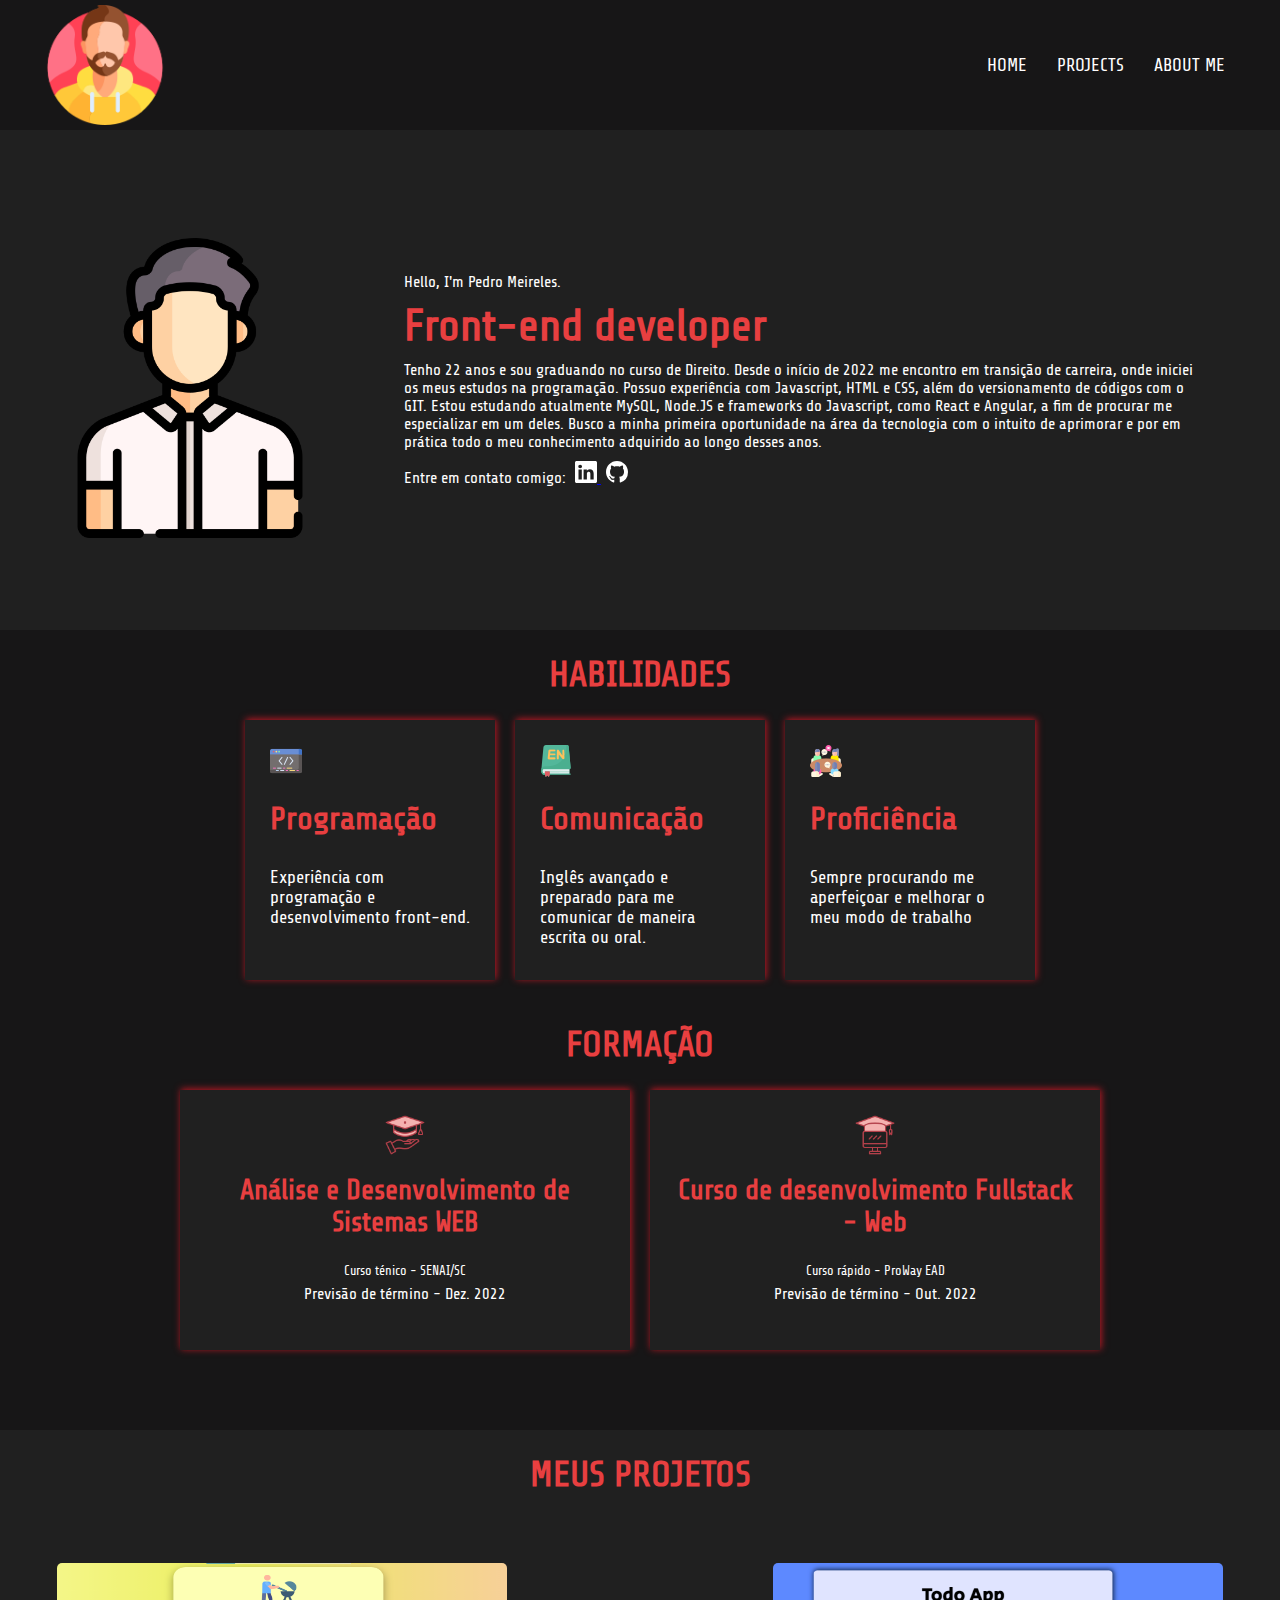
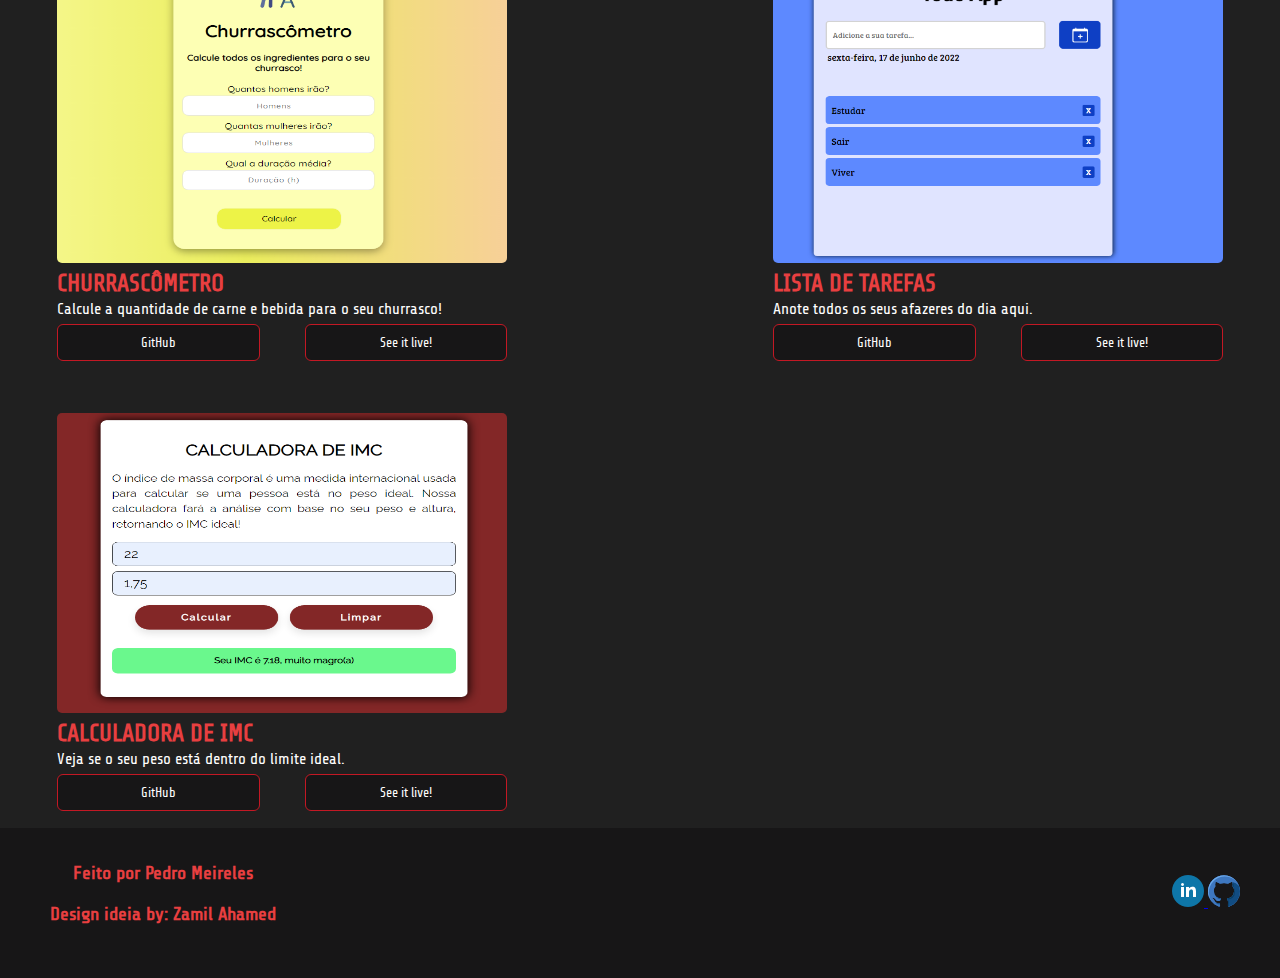
==== index.html @ b5b26cec "change image" ====
<!DOCTYPE html>
<html lang="pt-br">

<head>
  <meta charset="UTF-8" />
  <meta http-equiv="X-UA-Compatible" content="IE=edge" />
  <meta name="viewport" content="width=device-width, initial-scale=1.0, user-scalable=no" />
  <title>Pedro Meireles Portfolio</title>
  <link rel="stylesheet" href="./assets/style.css" />
</head>

<body>
  <header id="home">
    <div class="container">
      <img class="header-img" src="../images/man.png" width="120px" />
      <nav class="menu">
        <ul class="menuVertical">
          <li class="close-btn"><a>X</a></li>
          <li><a class="menu-btn" href="index.html#home">HOME</a></li>
          <li><a class="menu-btn" href="index.html#projects">PROJECTS</a></li>
          <li><a class="menu-btn" href="index.html#about-me">ABOUT ME</a></li>
        </ul>
      </nav>
      <img class="menu-hamburguer" id="menu-btn" src="../images/menu.png" />
    </div>
  </header>

  <main class="big-container">
    <section class="hello-section">
      <div class="container hello-container">
        <div>
          <img src="../images/big-person.png" width="350px" />
        </div>
        <div class="hello-text">
          <h4>Hello, I'm Pedro Meireles.</h4>
          <h1>Front-end developer</h1>
          <h4>
            Tenho 22 anos e sou graduando no curso de Direito. Desde o início de 2022 me encontro em transição de
            carreira, onde iniciei
            os meus estudos na programação. Possuo experiência com <strong>Javascript, HTML e CSS</strong>, além do
            versionamento
            de códigos com o GIT. Estou estudando atualmente MySQL, Node.JS e frameworks do Javascript, como
            <strong>React e Angular</strong>, a fim de procurar me especializar em um deles. Busco a minha primeira
            oportunidade na
            área da tecnologia com o intuito de aprimorar e por em prática todo o meu conhecimento adquirido ao longo
            desses anos.
          </h4>
          <h4 class="contact-me">Entre em contato comigo: 
            <a href="https://www.linkedin.com/in/pedro-hc-meireles/" target="_blank">
              <svg xmlns="http://www.w3.org/2000/svg" width="22" height="22" fill="currentColor" class="bi bi-linkedin" viewBox="0 0 16 16" style="color: #fff">
                <path d="M0 1.146C0 .513.526 0 1.175 0h13.65C15.474 0 16 .513 16 1.146v13.708c0 .633-.526 1.146-1.175 1.146H1.175C.526 16 0 15.487 0 14.854V1.146zm4.943 12.248V6.169H2.542v7.225h2.401zm-1.2-8.212c.837 0 1.358-.554 1.358-1.248-.015-.709-.52-1.248-1.342-1.248-.822 0-1.359.54-1.359 1.248 0 .694.521 1.248 1.327 1.248h.016zm4.908 8.212V9.359c0-.216.016-.432.08-.586.173-.431.568-.878 1.232-.878.869 0 1.216.662 1.216 1.634v3.865h2.401V9.25c0-2.22-1.184-3.252-2.764-3.252-1.274 0-1.845.7-2.165 1.193v.025h-.016a5.54 5.54 0 0 1 .016-.025V6.169h-2.4c.03.678 0 7.225 0 7.225h2.4z"/>
              </svg>
            </a> 
           <a href="https://github.com/pedromeireless" target="_blank">
              <svg xmlns="http://www.w3.org/2000/svg" width="22" height="22" fill="currentColor" class="bi bi-github" viewBox="0 0 16 16" style="color: #fff">
                <path d="M8 0C3.58 0 0 3.58 0 8c0 3.54 2.29 6.53 5.47 7.59.4.07.55-.17.55-.38 0-.19-.01-.82-.01-1.49-2.01.37-2.53-.49-2.69-.94-.09-.23-.48-.94-.82-1.13-.28-.15-.68-.52-.01-.53.63-.01 1.08.58 1.23.82.72 1.21 1.87.87 2.33.66.07-.52.28-.87.51-1.07-1.78-.2-3.64-.89-3.64-3.95 0-.87.31-1.59.82-2.15-.08-.2-.36-1.02.08-2.12 0 0 .67-.21 2.2.82.64-.18 1.32-.27 2-.27.68 0 1.36.09 2 .27 1.53-1.04 2.2-.82 2.2-.82.44 1.1.16 1.92.08 2.12.51.56.82 1.27.82 2.15 0 3.07-1.87 3.75-3.65 3.95.29.25.54.73.54 1.48 0 1.07-.01 1.93-.01 2.2 0 .21.15.46.55.38A8.012 8.012 0 0 0 16 8c0-4.42-3.58-8-8-8z"/>
              </svg>
            </a>
          </h4>
        </div>
      </div>
    </section>

    <section class="courses-section">
      <div class="container course">
        <h1 class="title">HABILIDADES</h1>
        <nav class="skill-area">
          <div class="skill">
            <img src="../images/prog.png" />
            <h1>Programação</h1>
            <h5>Experiência com programação e desenvolvimento front-end.</h5>
          </div>
          <div class="skill">
            <img src="../images/english.png" />
            <h1>Comunicação</h1>
            <h5>
              Inglês avançado e preparado para me comunicar de maneira escrita
              ou oral.
            </h5>
          </div>
          <div class="skill">
            <img src="../images/commu.png" />
            <h1>Proficiência</h1>
            <h5>
              Sempre procurando me aperfeiçoar e melhorar o meu modo de
              trabalho
            </h5>
          </div>
        </nav>
        <h1>FORMAÇÃO</h1>
        <nav class="cursos-area">
          <div class="cursos-feitos">
            <img src="../images/curso1.png">
            <h1>Análise e Desenvolvimento de Sistemas WEB</h1>
            <h5>Curso ténico - SENAI/SC</h5>
            <p>Previsão de término - Dez. 2022</p>
          </div>
          <div class="cursos-feitos">
            <img src="../images/curso2.png">
            <h1>Curso de desenvolvimento Fullstack - Web</h1>
            <h5>Curso rápido - ProWay EAD</h5>
            <p>Previsão de término - Out. 2022</p>
          </div>
        </nav>
      </div>
    </section>

    <section class="projects-section" id="projects">
      <div class="container proj">

        <h1>MEUS PROJETOS</h1>
        <div class="projects-area">

          <div class="projects">
            <!--CHURRASCOMETRO-->
            <img src="../images/proj1.png" alt="churrascometro">
            <div class="project-content">
              <h2 class="title">CHURRASCÔMETRO</h2>
              <p>Calcule a quantidade de carne e bebida para o seu churrasco!</p>
              <nav class="project-btn">
                <button>GitHub</button>
                <button>See it live!</button>
              </nav>
            </div>
          </div>

          <div class="projects">
            <!--TODO-LIST-->
            <img src="../images/proj2.png" alt="todo-list">
            <div class="project-content">
              <h2 class="title">LISTA DE TAREFAS</h2>
              <p>Anote todos os seus afazeres do dia aqui.</p>
              <nav class="project-btn">
                <button>GitHub</button>
                <button>See it live!</button>
              </nav>
            </div>
          </div>

          <div class="projects">
            <!--CALCULADORA-IMC-->
            <img src="./images/proj3.png" alt="calculadora-imc">
            <div class="project-content">
              <h2 class="title">CALCULADORA DE IMC</h2>
              <p>Veja se o seu peso está dentro do limite ideal.</p>
              <nav class="project-btn">
                <button>GitHub</button>
                <button>See it live!</button>
              </nav>
            </div>
          </div>
        </div>
      </div>
    </section>
  </main>
  <footer>
    <div class="container foot">

      <div class="footer-text">
        <h3>Feito por Pedro Meireles</h3>
        <h3>Design ideia by: <a href="https://www.behance.net/gallery/109660617/Portfolio-Web-design-_-Dark-version">Zamil Ahamed</a></h3>
      </div>

      <div class="icons-footer">
        <a class="footer-ic" href="https://www.linkedin.com/in/pedro-hc-meireles/" target="_blank">
          <img src="../images/linkedin-footer.png"/>
        </a> 
        <a class="footer-ic" href="https://github.com/pedromeireless" target="_blank">
          <img src="../images/github-footer.png" />
        </a>
      </div>
      
    </div>
  </footer>
  <script src="./assets/script.js"></script>
</body>

</html>
---- assets/style.css ----
@import url('https://fonts.googleapis.com/css2?family=Share+Tech&display=swap');
*{box-sizing: border-box; font-family: 'Share Tech', sans-serif;;}
:root {
    --first-background-color: #171617;
    --second-background-color: #202020;
    --buttons-color: #C31824;
    --red-text-color: #E83F40;
    --white-text-color: #FFFEFE;
    --legend-text-color: #7e7058;
    --skills-bg-color: 
}
body, html {
    margin: 0em;
    padding: 0em;
}

header {
    background: var(--first-background-color);
}
header img {
    margin: 5px;
}
.container {
    margin: auto;
    display: flex;
    justify-content: space-between;
    max-width: 1200px;
    align-items: center;
    transition: all 1s;
}
.menu ul {
    list-style: none;
    display: flex;
    transition: all 1s;
}
.menu ul li a {
    padding: 15px;
    text-decoration: none;
    color: var(--white-text-color);
    font-size: 18px;
}
.menu-hamburguer, .close-btn{
    display: none;
    transition: all 1s;
}
.menu_btn {
    transition: all 1s;
}
main {
    display: flex;
    flex-direction: column;
}

/* HELLO SECTION */

    .hello-section {
        background: var(--second-background-color);
        height: 500px;
        display: flex;
        align-items: center;
        transition: all 1s;
    }
    .hello-section img {
        margin-top: 20px;
        width: 300px;
    }
    .hello-container {
        justify-content: space-around;
        align-items: center;
        gap: 20px;
    }
    .hello-section h1 {
        color: var(--red-text-color);
        font-weight: 600;
        font-size: 44px;
        width: 90%;
        margin: 10px auto;
    }
    .hello-section h4 {
        color: var(--white-text-color);
        font-weight: 100;
        width: 90%;
        margin: 10px auto;
    }
    .contact-me a {
        padding-left: 5px;
    }

/* END OF HELLO SECTION */


/* START OF COURSES SECTION */

    .courses-section {
        background: var(--first-background-color);
        height: 800px;
    }
    .course {
        flex-direction: column;
        gap: 20px;
    }
    .course h1 {
        font-size: 36px;
        color: var(--red-text-color);
        margin-bottom: 5px;
    }
    .skill-area {
        display: flex;
        justify-content: space-around;
        gap: 20px;
        transition: all 1s;
    }
    .skill {
        background: var(--second-background-color);
        width: 250px;
        height: 260px;
        padding: 25px;
        box-shadow: 1px -1px 7px 0px #C31824;
        transition: all 0.5s;
        animation: wobble 5s ease 1s 2 alternate-reverse both;
    }
    .skill h1{
        color: var(--red-text-color);
        margin-top: 20px;
        font-size: 32px;
    }
    .skill h5 {
        font-weight: 200;
        color: var(--white-text-color);
        font-size: 18px;
    }
    .cursos-area {
        display: flex;
        gap: 20px;
        margin: 0px 5px 30px 5px;
    }
    .cursos-feitos{
        display: flex;
        flex-direction: column;
        align-items: center;
        padding: 25px;
        width: 450px;
        height: 260px;
        background: var(--second-background-color);
        box-shadow: 1px -1px 7px 0px #C31824;
        transition: all 0.5s;
    }
    .cursos-feitos:hover, .skill:hover {
        box-shadow: 1px -1px 10px 0px #ff6973;
        transform: scale(1.04);
    }
    .cursos-feitos img {
        width: 40px;
    }
    .cursos-feitos h1 {
        text-align: center;
        margin-bottom: 3px;
        font-size: 28px;
    }
    .cursos-feitos h5, p {
        color: var(--white-text-color);
        font-weight: 200;
        margin-bottom: 4px;
    }
/* END COURSES SECTION */


/* START OF PROJECTS SECTION */
    .projects-section{
        background: var(--second-background-color);
        height: fit-content;
    }
    .proj {
        display: flex;
        flex-direction: column;
        align-items: center;
        height: fit-content;
    }
    .proj h1 {
        font-size: 36px;
        color: var(--red-text-color);
        margin-bottom: 3px;
    }
    .projects-area {
        max-width: 1200px;
        padding: 15px;
        display: flex;
        justify-content: space-between;
        flex-wrap: wrap;
    }
    .projects {
        width: 450px;
        height: 350px;
        margin: 50px 2px;
    }
    .projects img {
        width: 100%;
        height: 300px;
        border-radius: 5px;
    }
    .project-content {
        width: 100%;
    }
    .project-content h2, p, button {
        margin: 3px 0;
    }
    .title {
        color: var(--red-text-color);
        font-size: 24px;
    }
    .project-btn {
        display: flex;
        justify-content: space-between;
        width: 100%;
    }
    .project-btn button {
        width: 45%;
        padding: 10px;
        background-color: var(--first-background-color);
        border: solid 1px var(--buttons-color);
        color: var(--white-text-color);
        transition: all 0.3s;
        cursor: pointer;
        border-radius: 6px;
    }
    .project-btn button:hover {
        background-color: #ffffff;
        color: rgb(221, 43, 43);
        transform: scale(1.02);
    }
/* END OF PROJECTS SECTION */


/* FOOTER SECTION */
    
    footer {
        background-color: var(--first-background-color);
        height: 150px;
        padding: 15px;
        color: var(--red-text-color);
    }
    .footer-text {
        padding-left: 10px;
        text-align: center;
    }
    .footer-text h3 a {
        text-decoration: none;
        color: var(--red-text-color);
    }

/* END OF FOOTER SECTION */


/* RESPONSIVE AREA */
@media only screen and (max-width: 950px) {
    .hello-section {
        height: 800px;
    }
    .hello-section h1, h4 {
        text-align: center;
    }
    .hello-container {
        padding: 0px;
        flex-wrap: wrap-reverse;
    }
    .courses-section {
        height: max-content;
    }
    .skill-area {
        flex-direction: column;
        margin: 20px;
    }
    .cursos-area {
        flex-wrap: wrap;
        justify-content: center;
        align-items: center;
    }
    .projects-area {
        justify-content: center;
    }
}

@media only screen and (max-width: 500px) {
   
    .menu-hamburguer {
        display: block;
        width: 24px;
        margin-right: 10px;
    }
    .menuVertical {
        height: 100%;
        padding: 0px;
        margin-top: 0px;
        width: 35%;
        flex-direction: column;
        align-items: center;
        position: absolute;
        top: 0;
        left: 100%;
        background-color: #C31824;
        transition: all 1s;
        z-index: 2;
    }
    .header-img {
        width: 100px;
        margin-left: 5px;
    }
    .close-btn {
        display: block;
    }
    .menuVertical li {
        padding: 10px;
    }
    .cursos-feitos{
        width: 95%;
    }
    .projects-area {
        width: 95%;
    }
    .projects{
        height: fit-content;
    }
}

@media only screen and (max-width: 425px) {
    footer {
        height: max-content;
    }
    .foot {
        flex-direction: column;
        padding: 10px;
    }
    .footer-text h3:not(:last-child) {
        margin-bottom: 1px;
    }
    .footer-text h3:not(:first-child) {
        margin-top: 1px;
    }
}
@keyframes wobble {
	0%,
	100% {
		transform: translateX(0%);
		transform-origin: 50% 50%;
	}
	15% {
		transform: translateX(-30px) rotate(-6deg);
	}
	30% {
		transform: translateX(15px) rotate(6deg);
	}
	45% {
		transform: translateX(-15px) rotate(-3.6deg);
	}
	60% {
		transform: translateX(9px) rotate(2.4deg);
	}
	75% {
		transform: translateX(-6px) rotate(-1.2deg);
	}
}
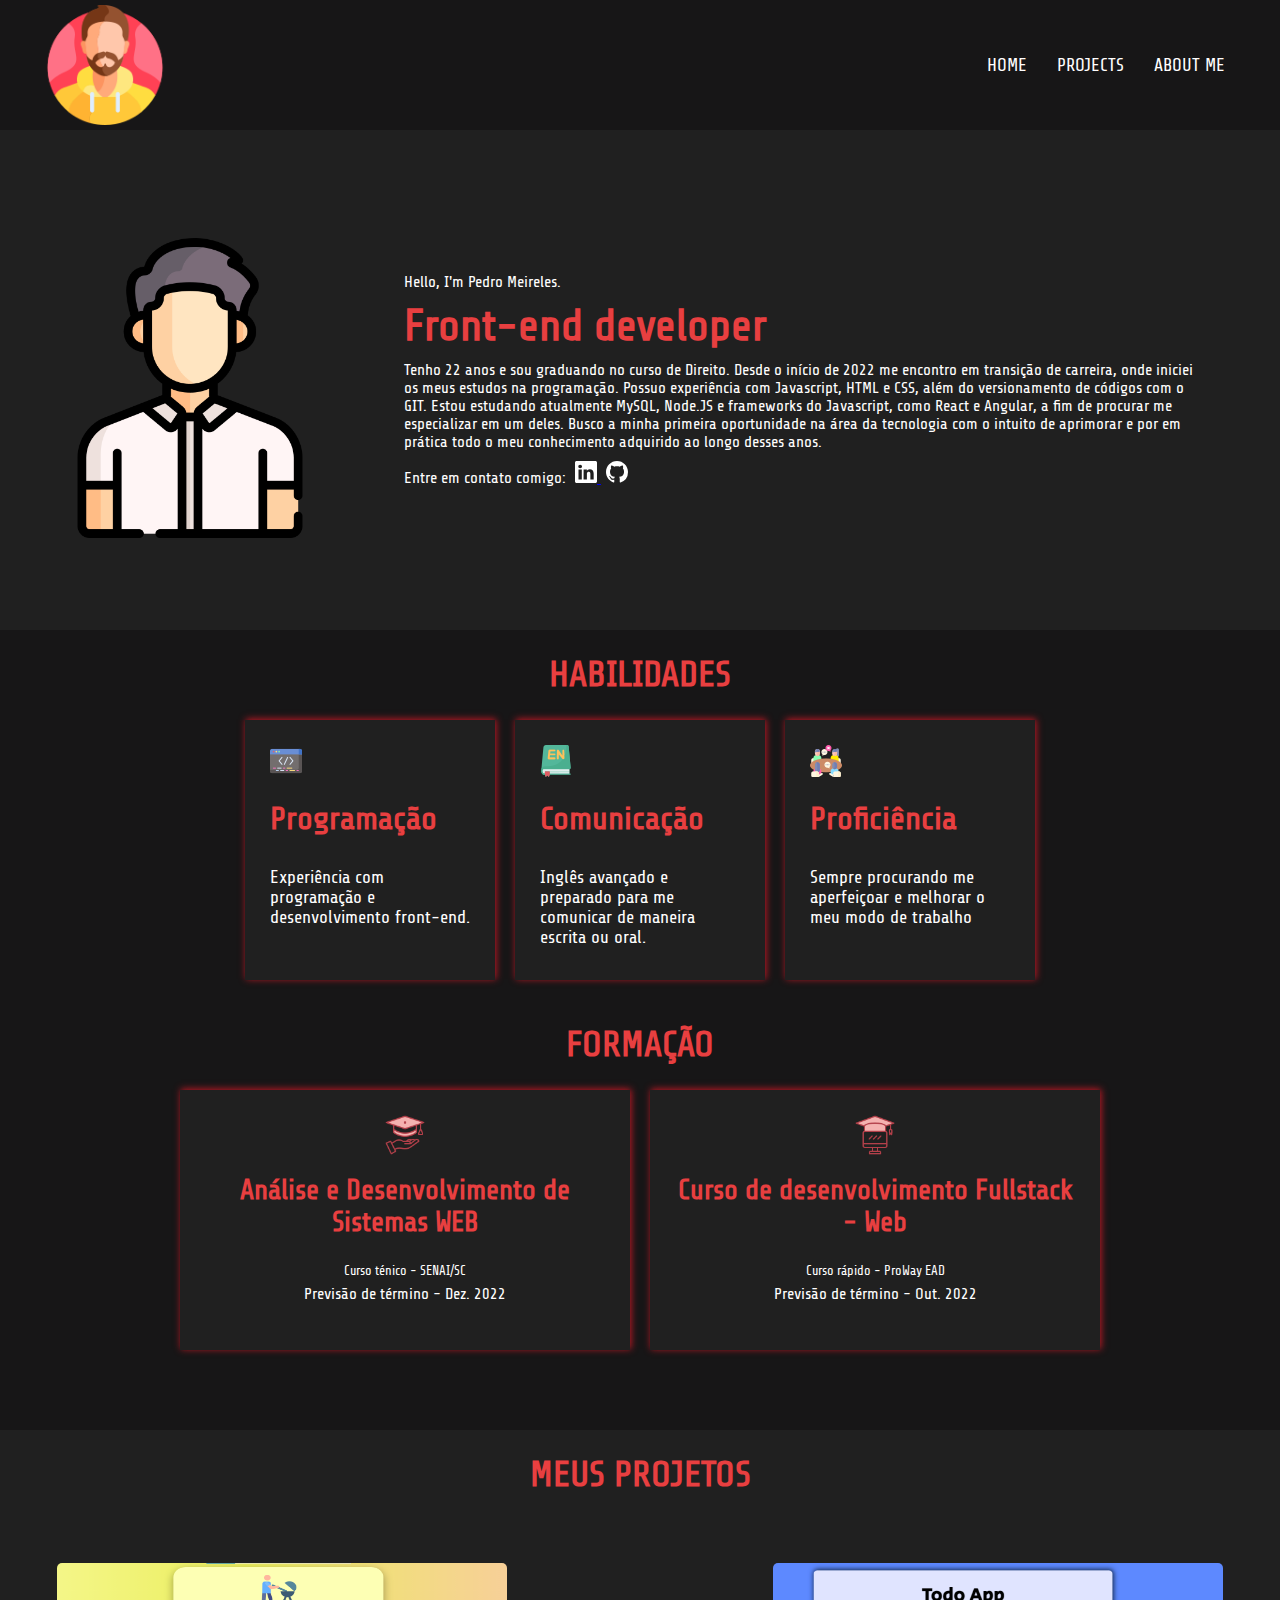
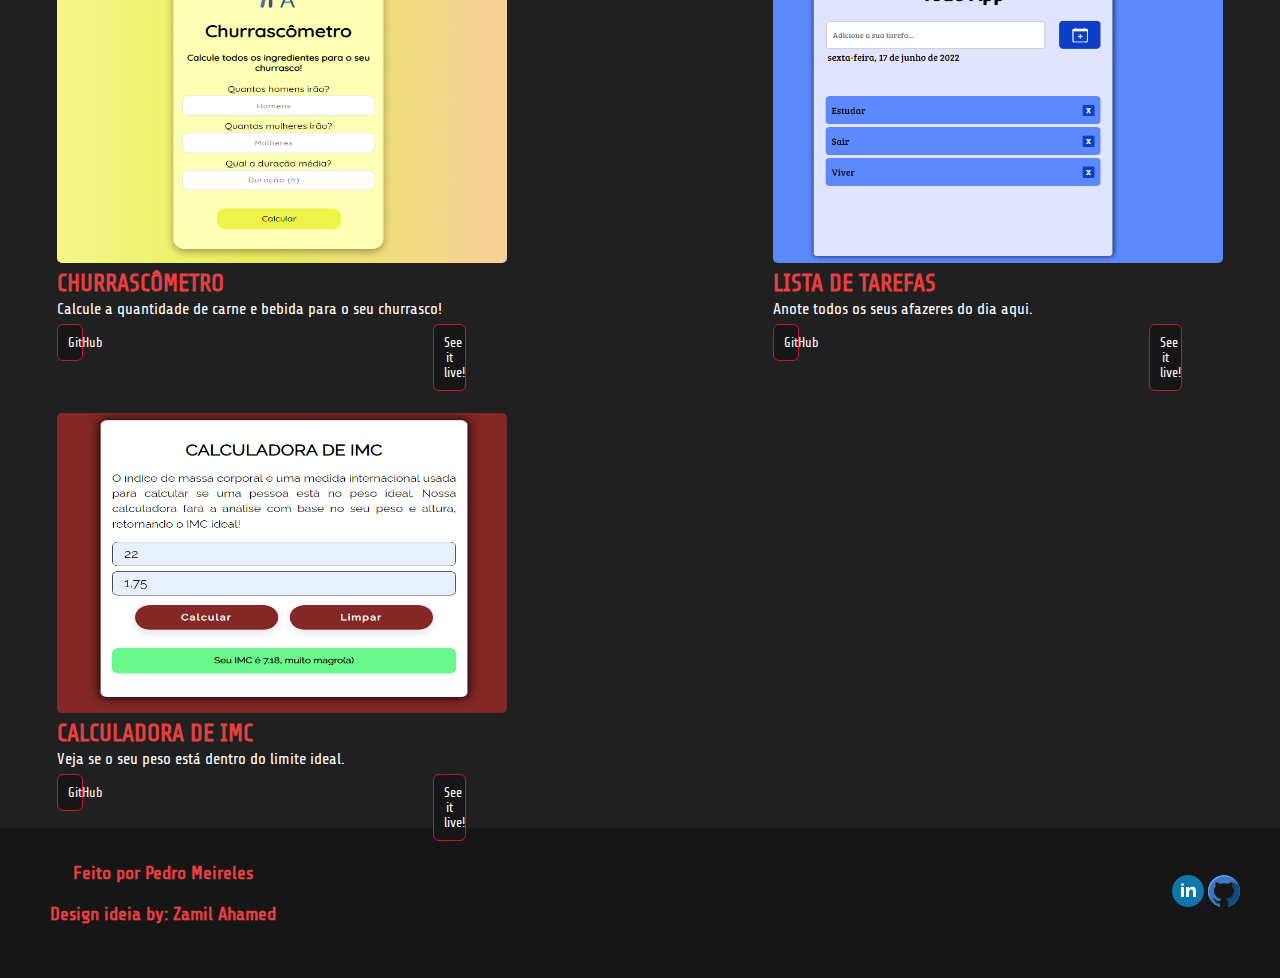
==== commit 862b5778: "include links in buttons" ====
--- a/index.html
+++ b/index.html
@@ -12,7 +12,7 @@
 <body>
   <header id="home">
     <div class="container">
-      <img class="header-img" src="../images/man.png" width="120px" />
+      <img class="header-img" src="./man.png" width="120px" />
       <nav class="menu">
         <ul class="menuVertical">
           <li class="close-btn"><a>X</a></li>
@@ -21,7 +21,7 @@
           <li><a class="menu-btn" href="index.html#about-me">ABOUT ME</a></li>
         </ul>
       </nav>
-      <img class="menu-hamburguer" id="menu-btn" src="../images/menu.png" />
+      <img class="menu-hamburguer" id="menu-btn" src="./menu.png" />
     </div>
   </header>
 
@@ -29,7 +29,7 @@
     <section class="hello-section">
       <div class="container hello-container">
         <div>
-          <img src="../images/big-person.png" width="350px" />
+          <img src="./big-person.png" width="350px" />
         </div>
         <div class="hello-text">
           <h4>Hello, I'm Pedro Meireles.</h4>
@@ -66,12 +66,12 @@
         <h1 class="title">HABILIDADES</h1>
         <nav class="skill-area">
           <div class="skill">
-            <img src="../images/prog.png" />
+            <img src="./prog.png" />
             <h1>Programação</h1>
             <h5>Experiência com programação e desenvolvimento front-end.</h5>
           </div>
           <div class="skill">
-            <img src="../images/english.png" />
+            <img src="./english.png" />
             <h1>Comunicação</h1>
             <h5>
               Inglês avançado e preparado para me comunicar de maneira escrita
@@ -79,7 +79,7 @@
             </h5>
           </div>
           <div class="skill">
-            <img src="../images/commu.png" />
+            <img src="./commu.png" />
             <h1>Proficiência</h1>
             <h5>
               Sempre procurando me aperfeiçoar e melhorar o meu modo de
@@ -90,13 +90,13 @@
         <h1>FORMAÇÃO</h1>
         <nav class="cursos-area">
           <div class="cursos-feitos">
-            <img src="../images/curso1.png">
+            <img src="./curso1.png">
             <h1>Análise e Desenvolvimento de Sistemas WEB</h1>
             <h5>Curso ténico - SENAI/SC</h5>
             <p>Previsão de término - Dez. 2022</p>
           </div>
           <div class="cursos-feitos">
-            <img src="../images/curso2.png">
+            <img src="./curso2.png">
             <h1>Curso de desenvolvimento Fullstack - Web</h1>
             <h5>Curso rápido - ProWay EAD</h5>
             <p>Previsão de término - Out. 2022</p>
@@ -113,39 +113,51 @@
 
           <div class="projects">
             <!--CHURRASCOMETRO-->
-            <img src="../images/proj1.png" alt="churrascometro">
+            <img src="./proj1.png" alt="churrascometro">
             <div class="project-content">
               <h2 class="title">CHURRASCÔMETRO</h2>
               <p>Calcule a quantidade de carne e bebida para o seu churrasco!</p>
               <nav class="project-btn">
-                <button>GitHub</button>
-                <button>See it live!</button>
+                <a class="btn-link" href="https://github.com/pedromeireless/CHURRASCOMETRO" target="_blank">
+                  <button>GitHub</button>
+                </a>
+                <a class="btn-link" href="">
+                  <button>See it live!</button>
+                </a>
               </nav>
             </div>
           </div>
 
           <div class="projects">
             <!--TODO-LIST-->
-            <img src="../images/proj2.png" alt="todo-list">
+            <img src="./proj2.png" alt="todo-list">
             <div class="project-content">
               <h2 class="title">LISTA DE TAREFAS</h2>
               <p>Anote todos os seus afazeres do dia aqui.</p>
               <nav class="project-btn">
-                <button>GitHub</button>
-                <button>See it live!</button>
+                <a class="btn-link" href="https://github.com/pedromeireless/Lista-de-Tarefas" target="_blank">
+                  <button>GitHub</button>
+                </a>
+                <a class="btn-link" href="">
+                  <button>See it live!</button>
+                </a>
               </nav>
             </div>
           </div>
 
           <div class="projects">
             <!--CALCULADORA-IMC-->
-            <img src="./images/proj3.png" alt="calculadora-imc">
+            <img src="./proj3.png" alt="calculadora-imc">
             <div class="project-content">
               <h2 class="title">CALCULADORA DE IMC</h2>
               <p>Veja se o seu peso está dentro do limite ideal.</p>
               <nav class="project-btn">
-                <button>GitHub</button>
-                <button>See it live!</button>
+                <a class="btn-link" href="https://github.com/pedromeireless/calculadora-de-imc" target="_blank">
+                  <button>GitHub</button>
+                </a>
+                <a class="btn-link" href="">
+                  <button>See it live!</button>
+                </a>
               </nav>
             </div>
           </div>
@@ -163,10 +175,10 @@
 
       <div class="icons-footer">
         <a class="footer-ic" href="https://www.linkedin.com/in/pedro-hc-meireles/" target="_blank">
-          <img src="../images/linkedin-footer.png"/>
+          <img src="./linkedin-footer.png"/>
         </a> 
         <a class="footer-ic" href="https://github.com/pedromeireless" target="_blank">
-          <img src="../images/github-footer.png" />
+          <img src="./github-footer.png" />
         </a>
       </div>
       
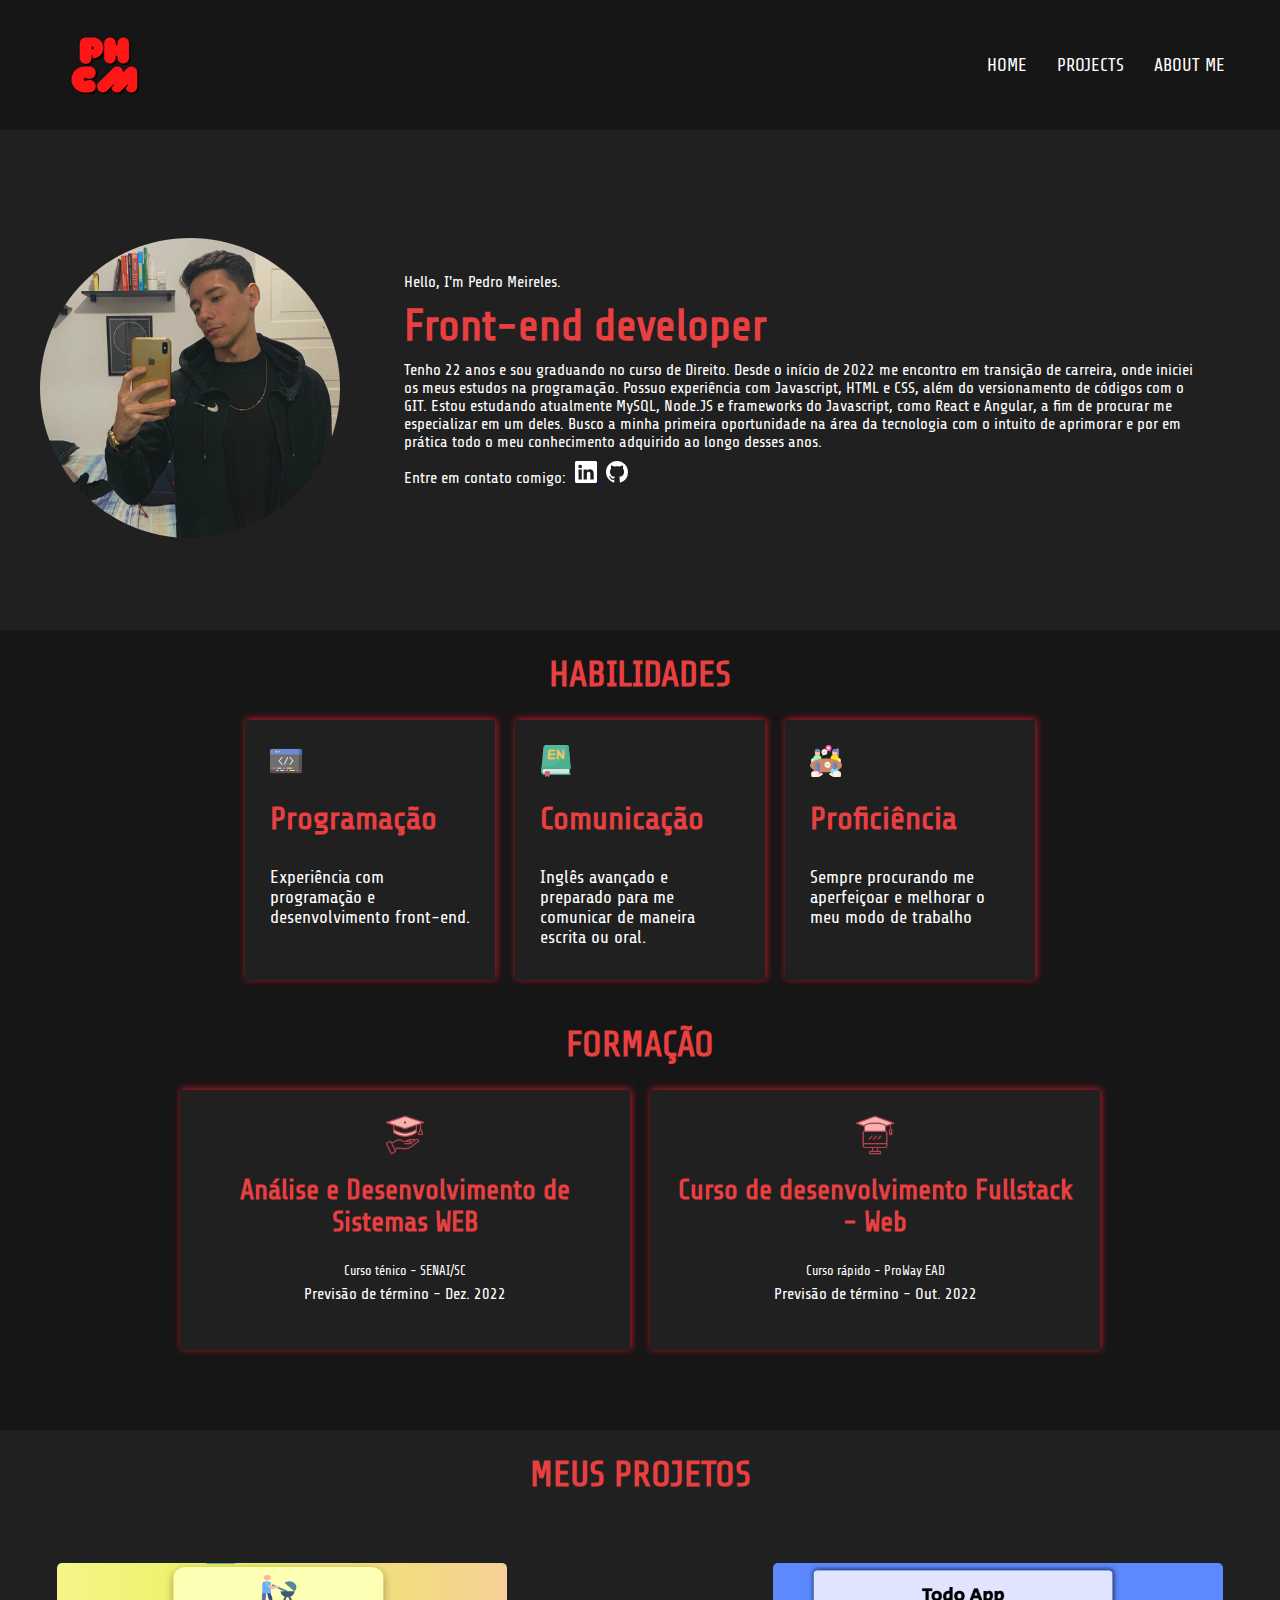
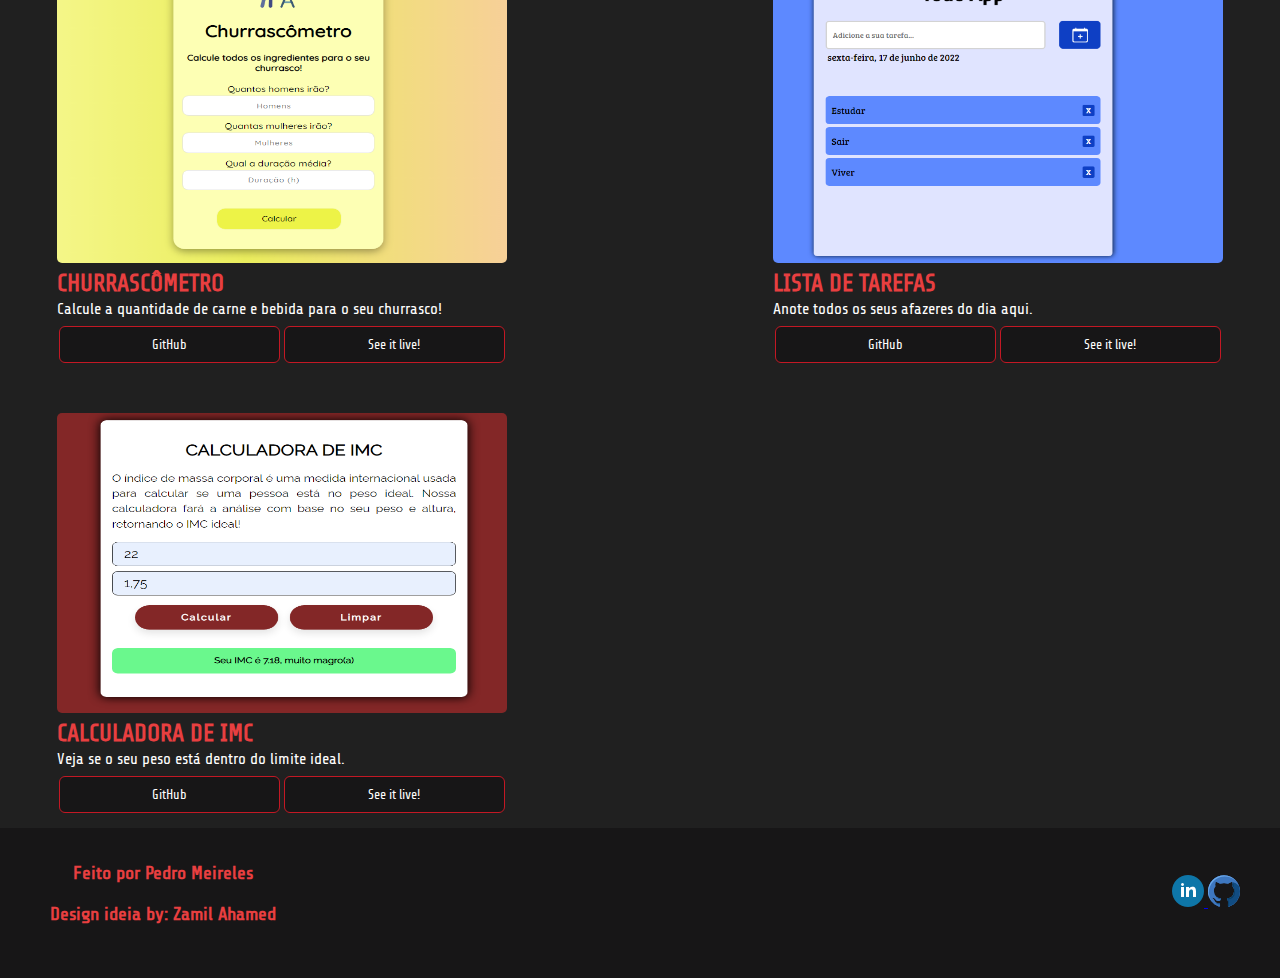
==== commit 1efe4b3e: "include favicon" ====
--- a/index.html
+++ b/index.html
@@ -7,6 +7,7 @@
   <meta name="viewport" content="width=device-width, initial-scale=1.0, user-scalable=no" />
   <title>Pedro Meireles Portfolio</title>
   <link rel="stylesheet" href="./assets/style.css" />
+  <link rel="icon" type="image/x-icon" href="./portfolio.png">
 </head>
 
 <body>
--- a/assets/style.css
+++ b/assets/style.css
@@ -213,19 +213,26 @@
         justify-content: space-between;
         width: 100%;
     }
-    .project-btn button {
-        width: 45%;
+    .btn-link {
+        width: 100%;
+        text-decoration: none;
+        color: var(--red-text-color);
+    }
+    .btn-link button {
+        width: 98%;
+        margin: 5px 2px 0px 2px;
         padding: 10px;
         background-color: var(--first-background-color);
         border: solid 1px var(--buttons-color);
-        color: var(--white-text-color);
         transition: all 0.3s;
         cursor: pointer;
         border-radius: 6px;
-    }
-    .project-btn button:hover {
+        color: var(--white-text-color);
+    }
+    
+    .btn-link button:hover {
         background-color: #ffffff;
-        color: rgb(221, 43, 43);
+        color: var(--red-text-color);
         transform: scale(1.02);
     }
 /* END OF PROJECTS SECTION */
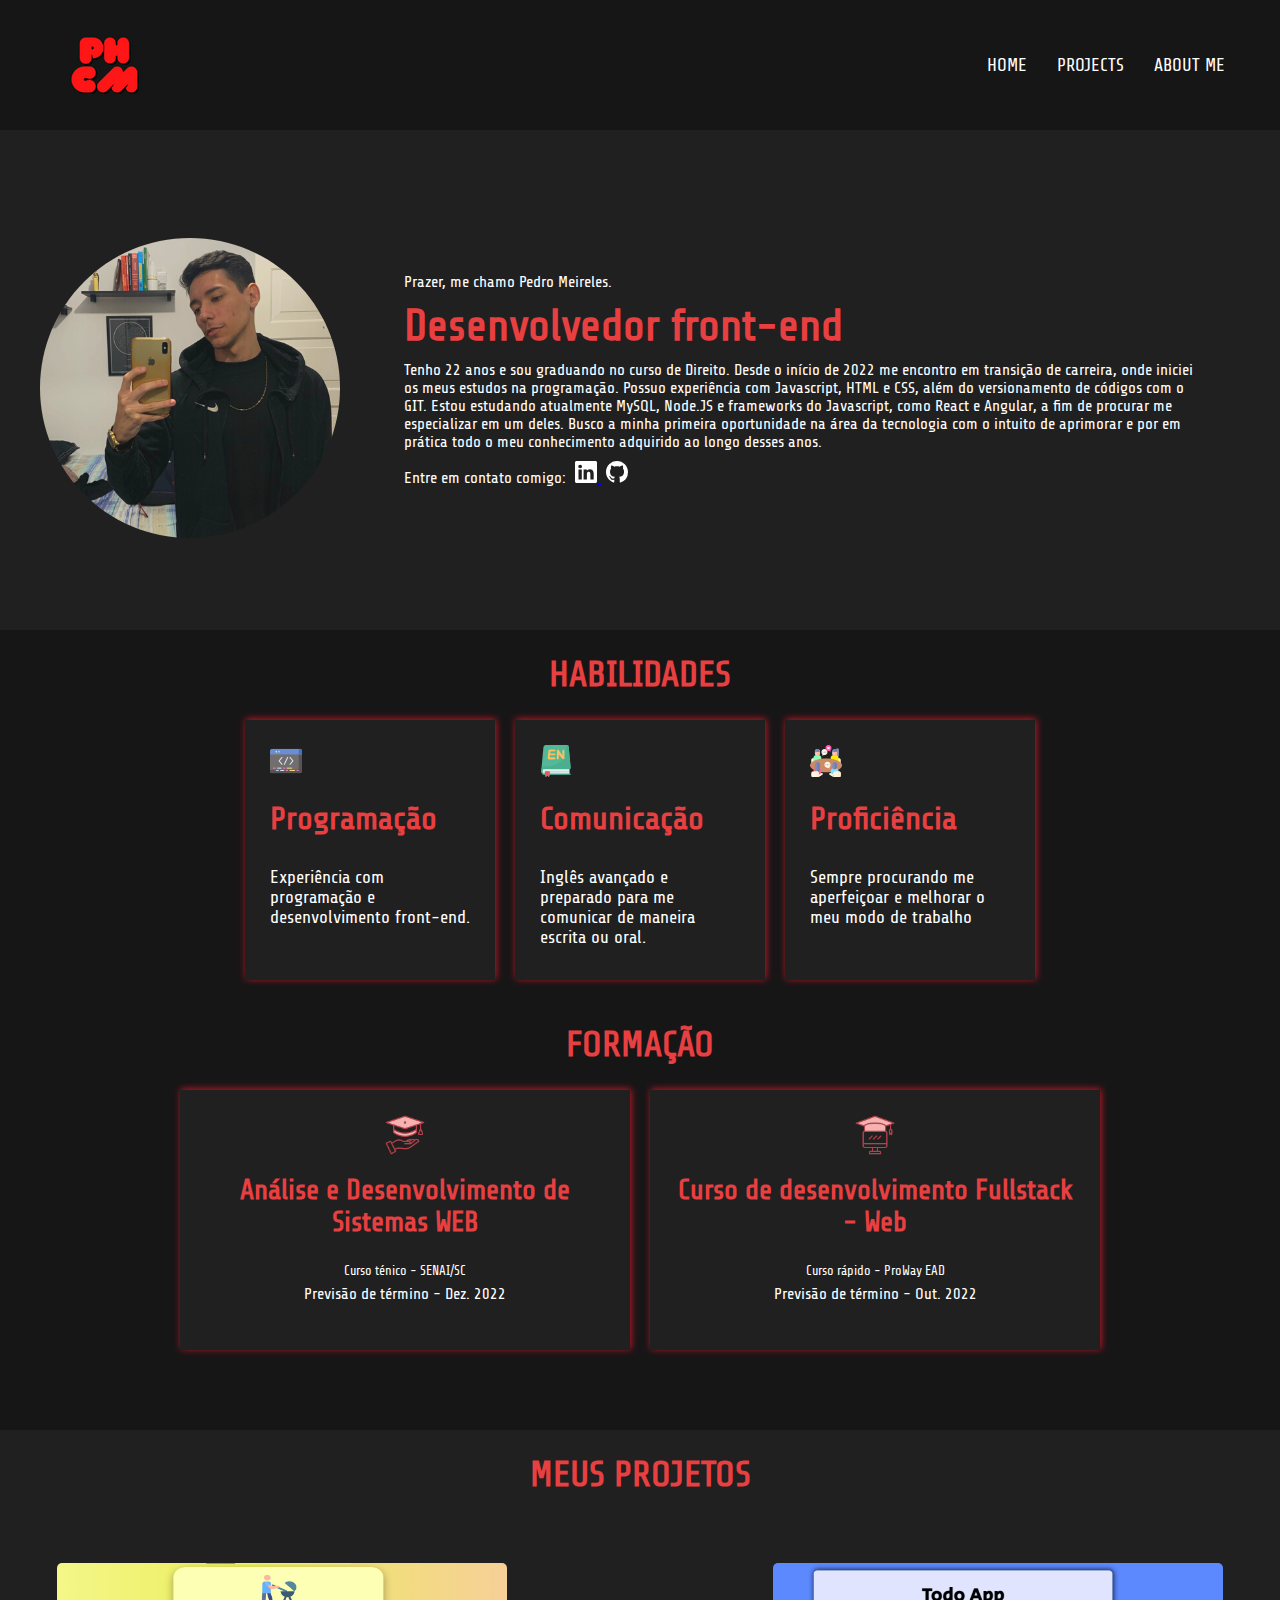
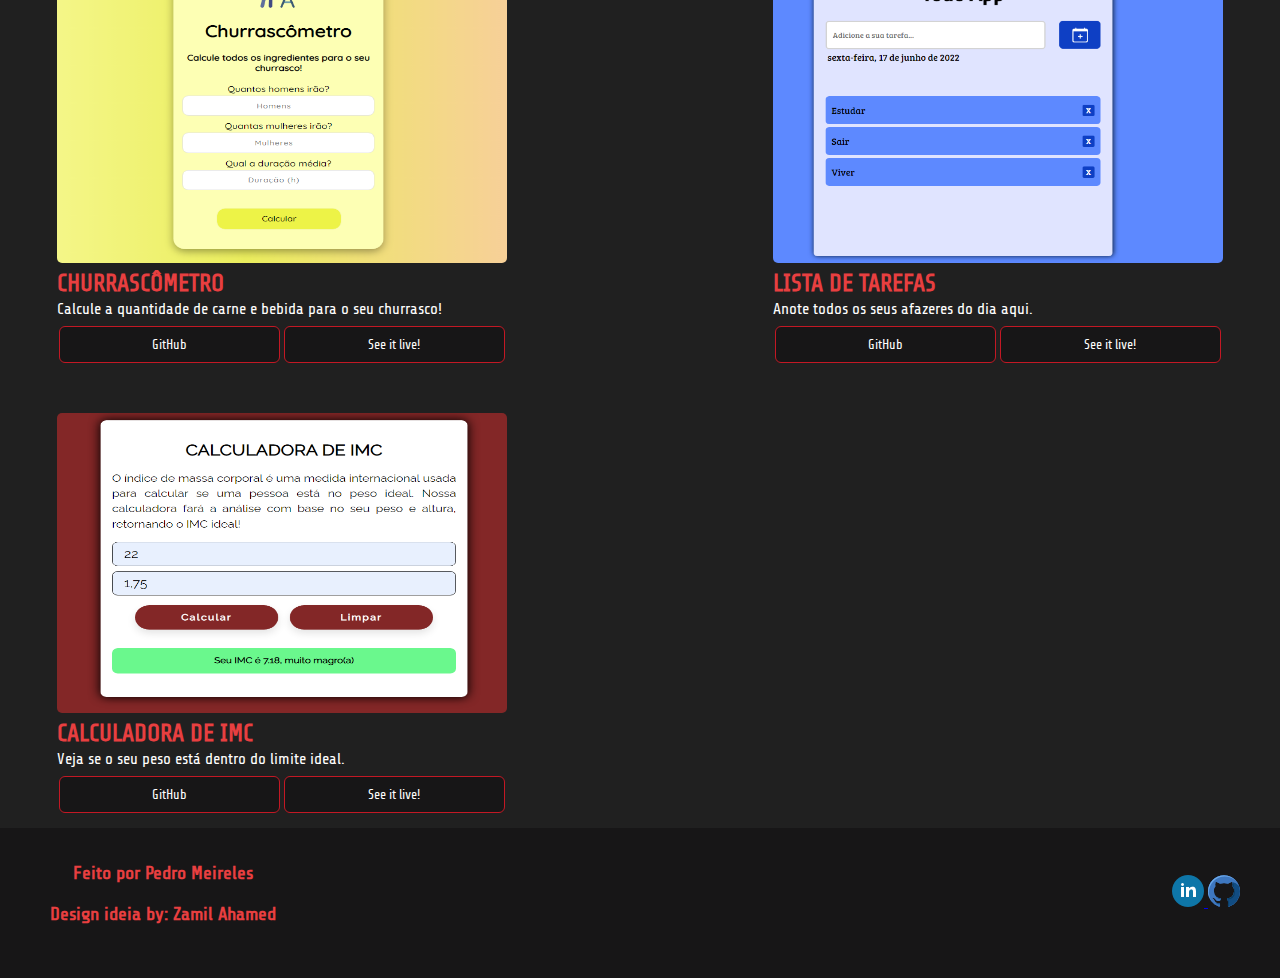
==== commit ead8429f: "change text" ====
--- a/index.html
+++ b/index.html
@@ -30,11 +30,11 @@
     <section class="hello-section">
       <div class="container hello-container">
         <div>
-          <img src="./big-person.png" width="350px" />
+          <img src="./big-person.png" width="350px"/>
         </div>
         <div class="hello-text">
-          <h4>Hello, I'm Pedro Meireles.</h4>
-          <h1>Front-end developer</h1>
+          <h4>Prazer, me chamo Pedro Meireles.</h4>
+          <h1>Desenvolvedor front-end</h1>
           <h4>
             Tenho 22 anos e sou graduando no curso de Direito. Desde o início de 2022 me encontro em transição de
             carreira, onde iniciei
@@ -171,7 +171,7 @@
 
       <div class="footer-text">
         <h3>Feito por Pedro Meireles</h3>
-        <h3>Design ideia by: <a href="https://www.behance.net/gallery/109660617/Portfolio-Web-design-_-Dark-version">Zamil Ahamed</a></h3>
+        <h3>Design ideia by: <a href="https://www.behance.net/gallery/109660617/Portfolio-Web-design-_-Dark-version" target="_blank">Zamil Ahamed</a></h3>
       </div>
 
       <div class="icons-footer">
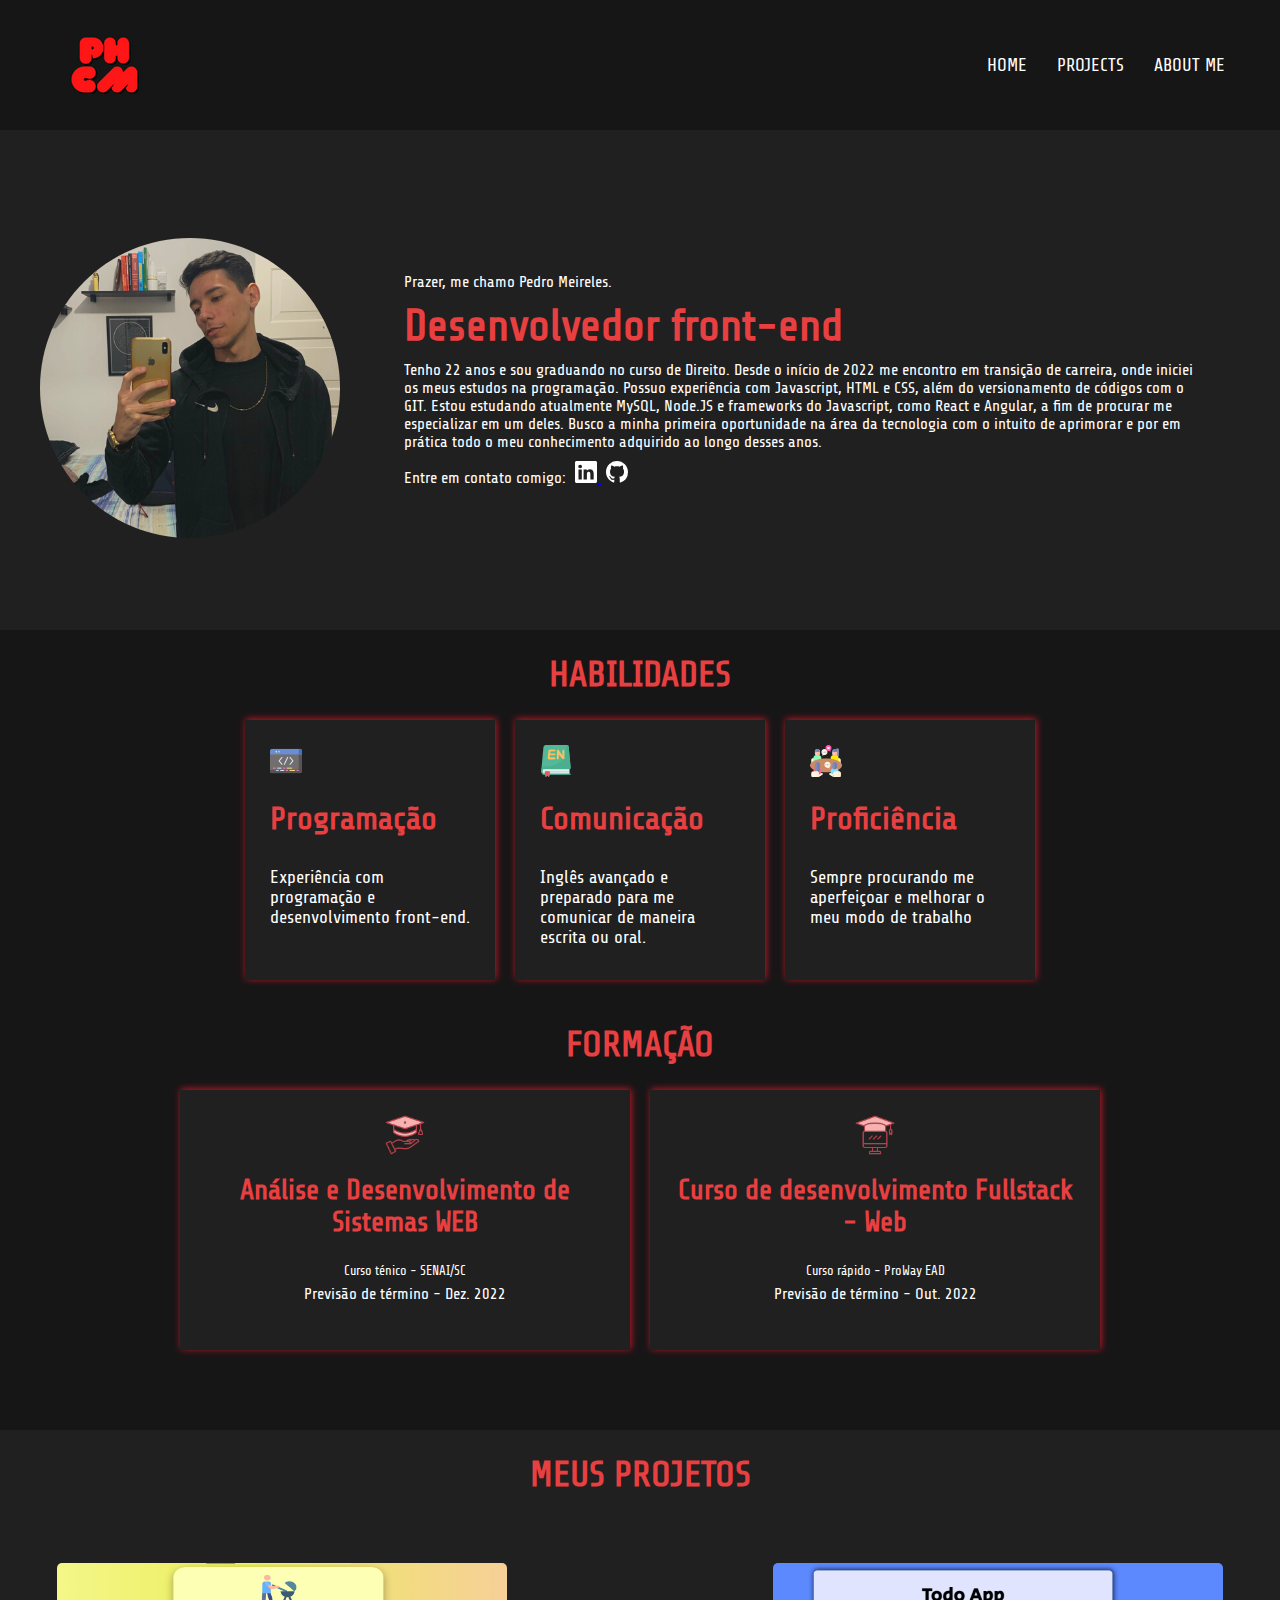
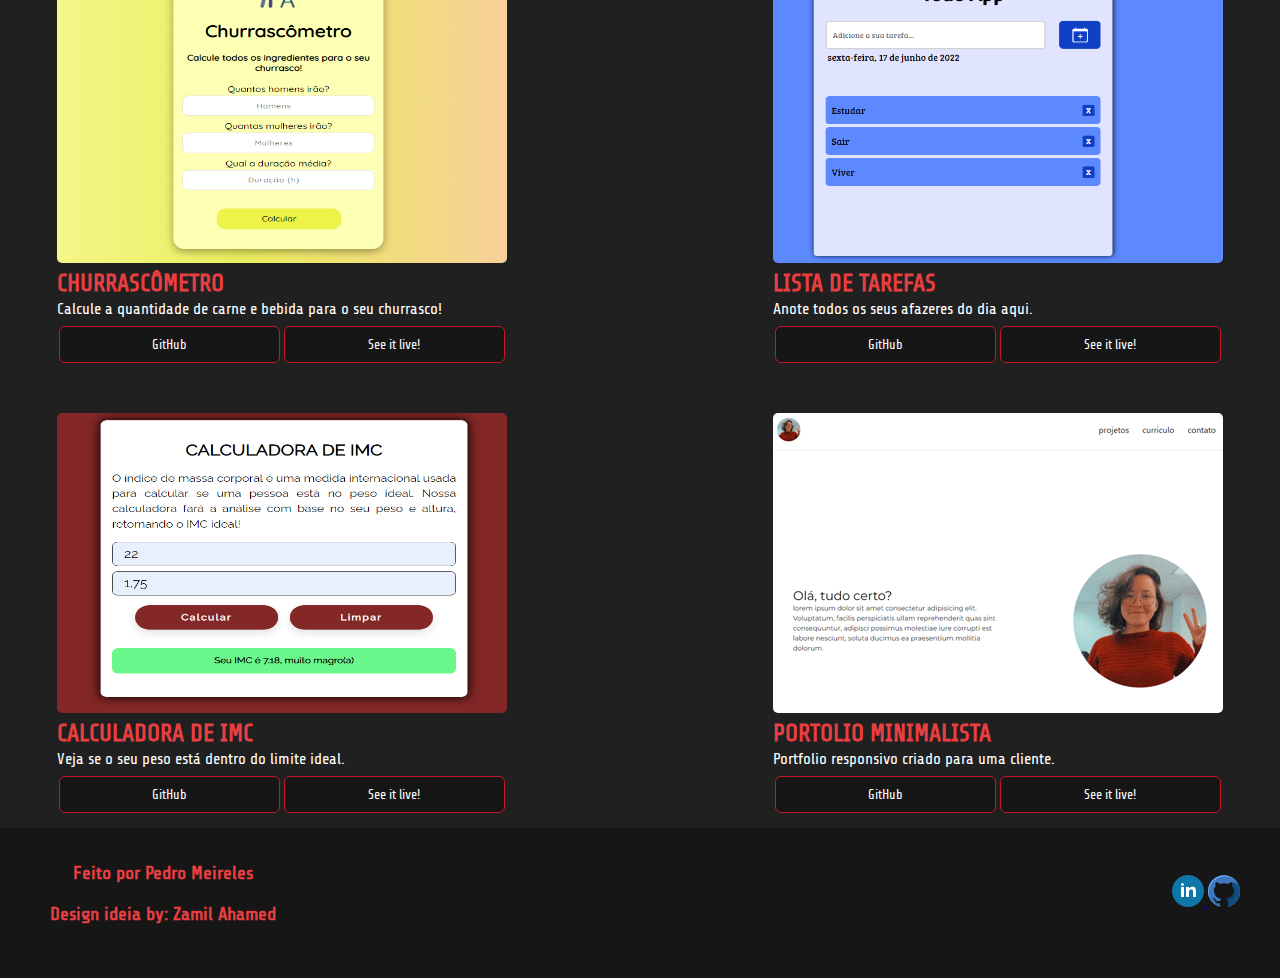
==== commit d4589a3d: "new project added" ====
--- a/index.html
+++ b/index.html
@@ -162,6 +162,24 @@
               </nav>
             </div>
           </div>
+
+          <div class="projects">
+            <!--PORTOLIO-MINIMALISTA-->
+            <img src="./proj4.png" alt="portfolio-cliente">
+            <div class="project-content">
+              <h2 class="title">PORTOLIO MINIMALISTA</h2>
+              <p>Portfolio responsivo criado para uma cliente.</p>
+              <nav class="project-btn">
+                <a class="btn-link" href="https://github.com/pedromeireless/PORTFOLIO-MINIMAL" target="_blank">
+                  <button>GitHub</button>
+                </a>
+                <a class="btn-link" href="">
+                  <button>See it live!</button>
+                </a>
+              </nav>
+            </div>
+          </div>
+
         </div>
       </div>
     </section>
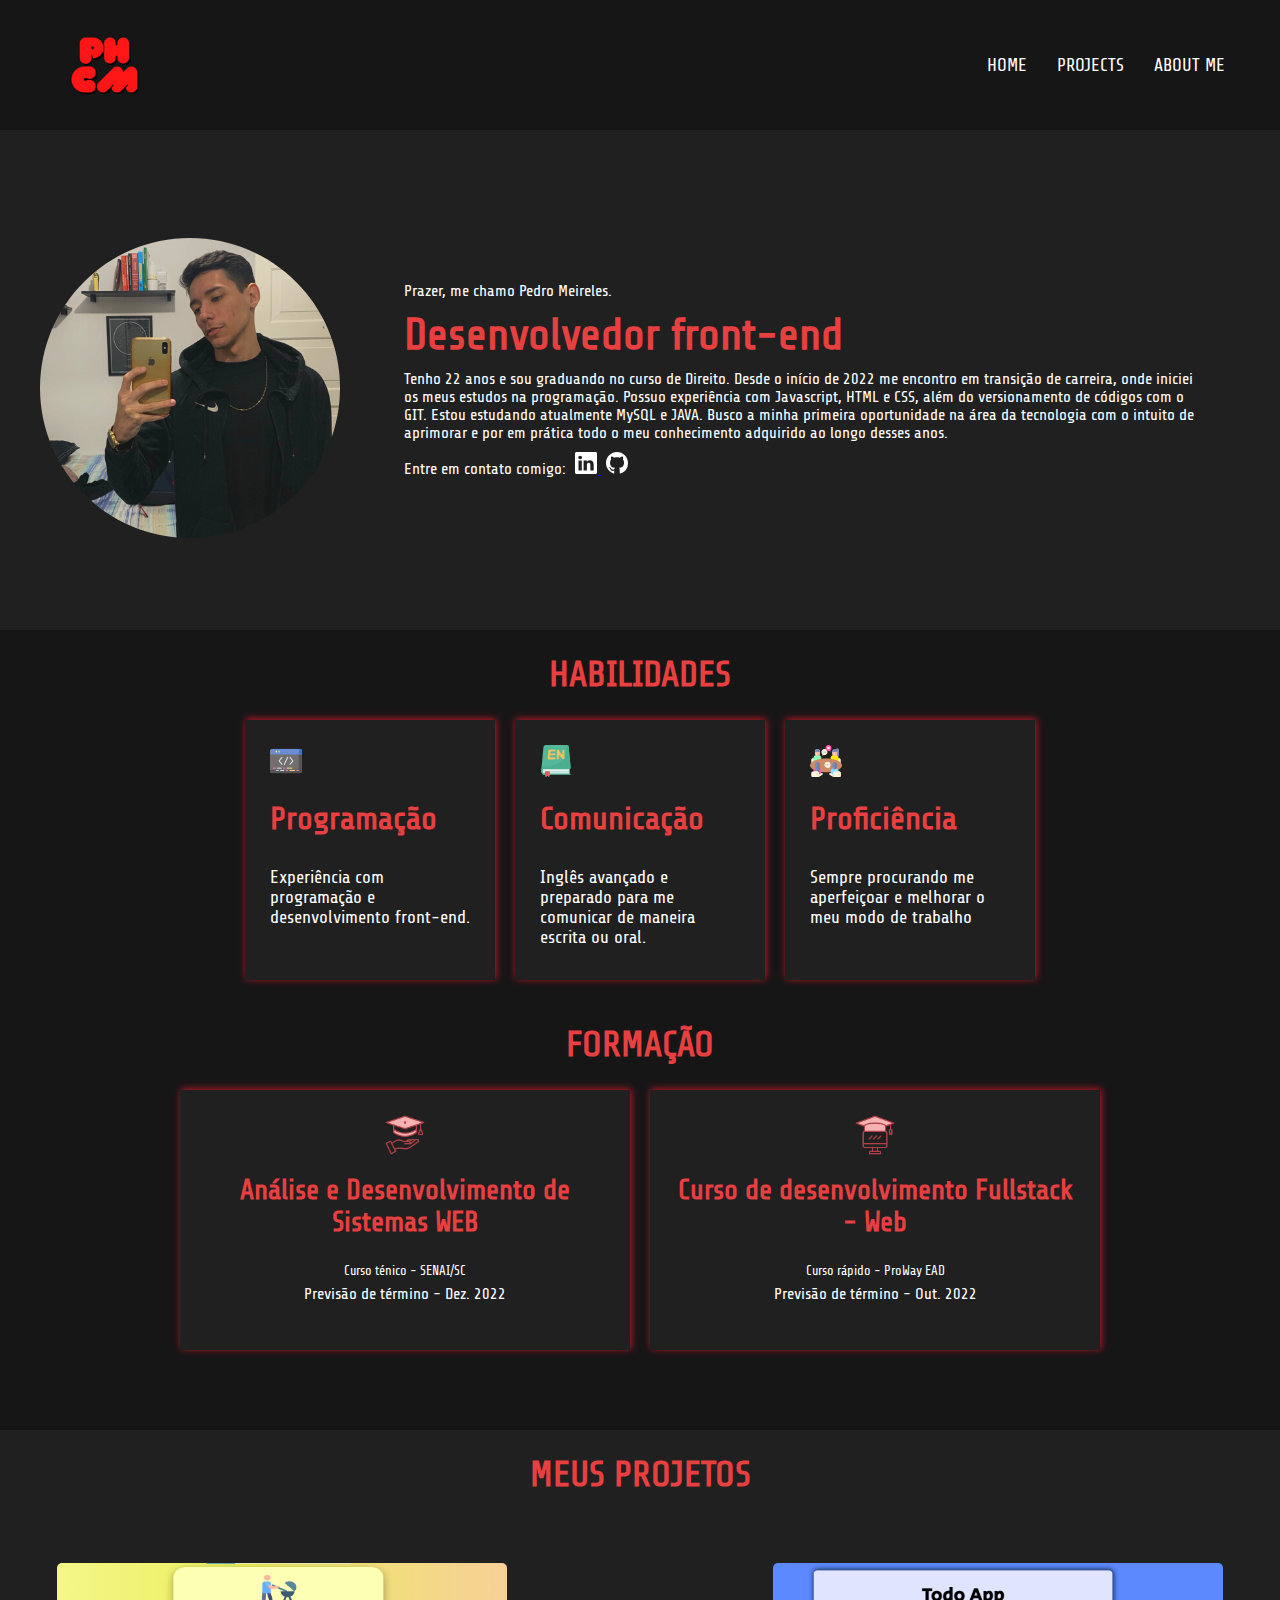
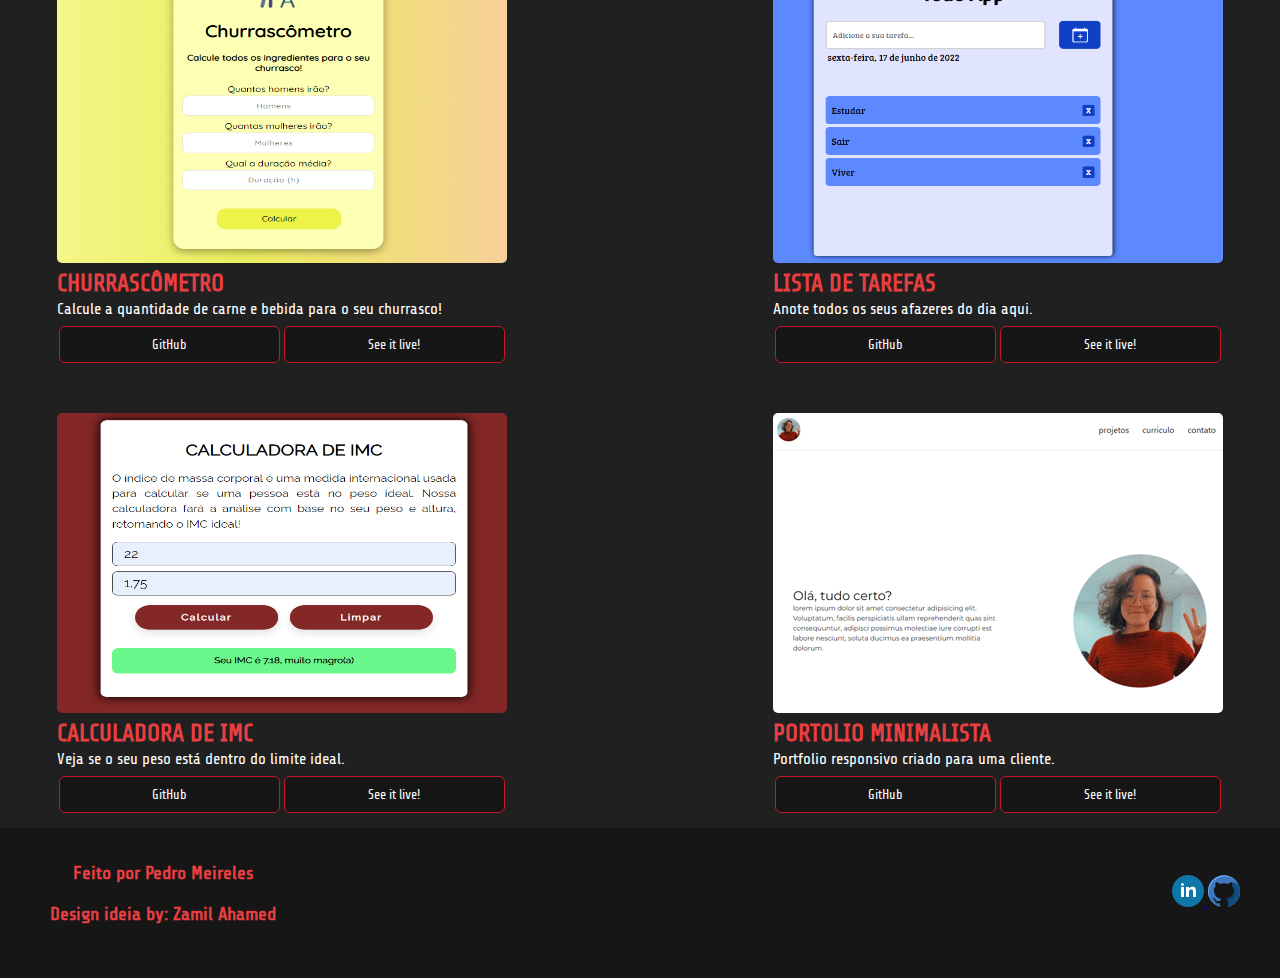
==== commit 972781c6: "update hello-text" ====
--- a/index.html
+++ b/index.html
@@ -40,8 +40,7 @@
             carreira, onde iniciei
             os meus estudos na programação. Possuo experiência com <strong>Javascript, HTML e CSS</strong>, além do
             versionamento
-            de códigos com o GIT. Estou estudando atualmente MySQL, Node.JS e frameworks do Javascript, como
-            <strong>React e Angular</strong>, a fim de procurar me especializar em um deles. Busco a minha primeira
+            de códigos com o GIT. Estou estudando atualmente MySQL e JAVA. Busco a minha primeira
             oportunidade na
             área da tecnologia com o intuito de aprimorar e por em prática todo o meu conhecimento adquirido ao longo
             desses anos.
